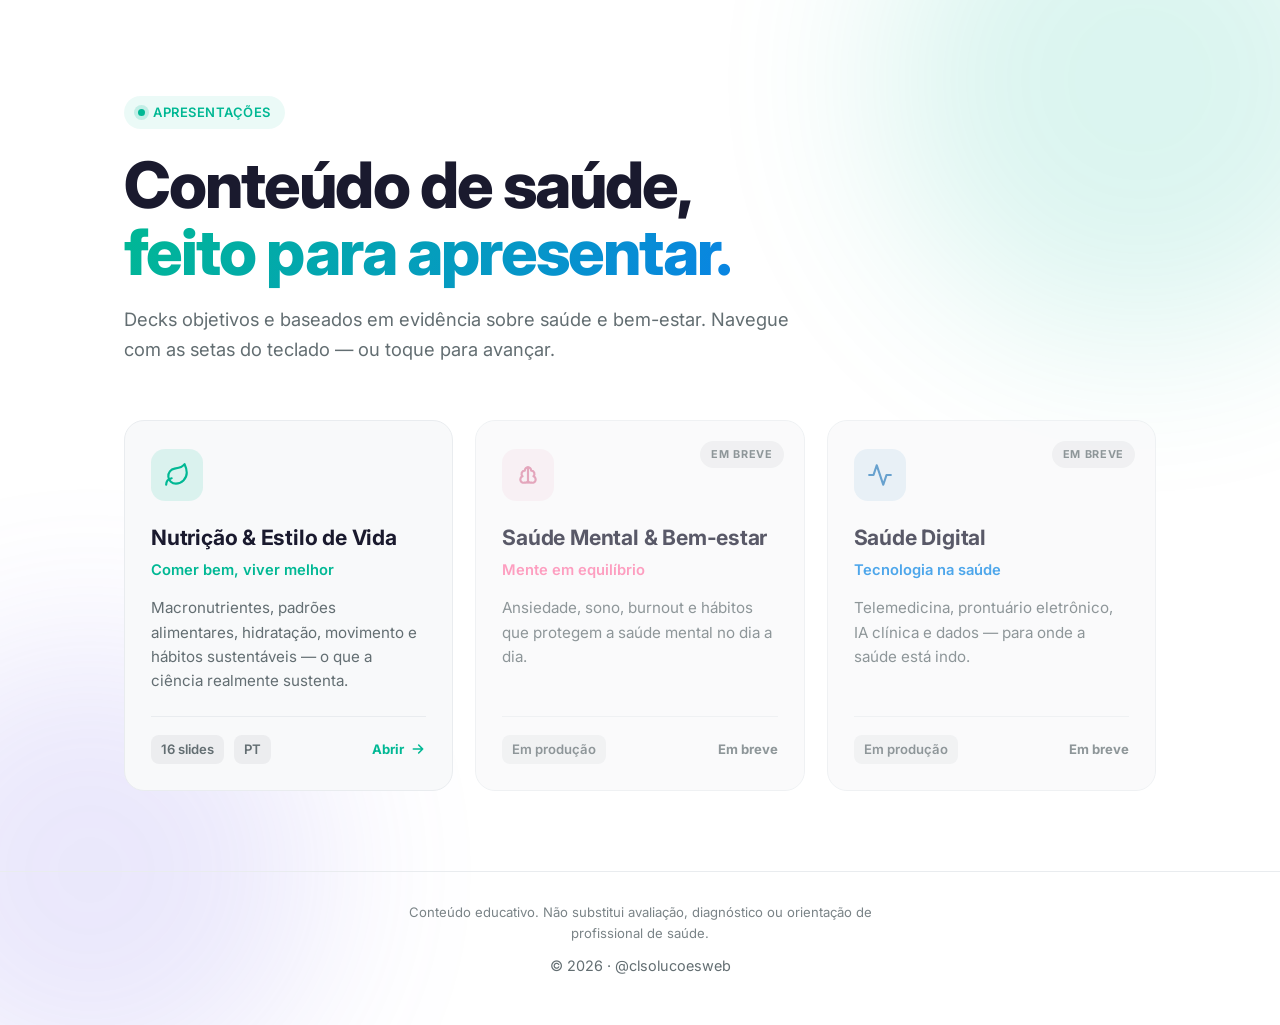
==== index.html @ 310deb5e "feat: site de apresentações de saúde (landing + deck Nutrição & Estilo de Vida) Site estático estilo" ====
<!DOCTYPE html>
<html lang="pt-BR">
<head>
  <meta charset="UTF-8" />
  <meta name="viewport" content="width=device-width, initial-scale=1.0" />
  <title>Apresentações · Saúde</title>
  <meta name="description" content="Apresentações sobre saúde, nutrição e estilo de vida." />
  <meta property="og:title" content="Apresentações · Saúde" />
  <meta property="og:description" content="Apresentações sobre saúde, nutrição e estilo de vida." />
  <meta property="og:type" content="website" />
  <link rel="icon" href="assets/img/favicon.svg" type="image/svg+xml" />
  <link rel="preconnect" href="https://fonts.googleapis.com" />
  <link rel="preconnect" href="https://fonts.gstatic.com" crossorigin />
  <link href="https://fonts.googleapis.com/css2?family=Inter:ital,opsz,wght@0,14..32,300..800;1,14..32,300..700&display=swap" rel="stylesheet" />
  <style>
    :root {
      --purple: #6c5ce7;
      --purple-light: #a29bfe;
      --blue: #0984e3;
      --yellow: #fdcb6e;
      --orange: #e17055;
      --teal: #00b894;
      --coral: #fd79a8;
      --red: #d63031;
      --bg: #ffffff;
      --text: #1a1a2e;
      --text-muted: #636e72;
      --card-bg: #f8f9fa;
      --card-border: #e9ecef;
      --shadow-sm: 0 1px 3px rgba(26, 26, 46, .06), 0 1px 2px rgba(26, 26, 46, .04);
      --shadow-lg: 0 24px 48px -12px rgba(26, 26, 46, .14), 0 8px 24px -8px rgba(26, 26, 46, .08);
    }

    * { margin: 0; padding: 0; box-sizing: border-box; }

    html { scroll-behavior: smooth; }

    body {
      font-family: 'Inter', -apple-system, system-ui, sans-serif;
      background: var(--bg);
      color: var(--text);
      line-height: 1.6;
      -webkit-font-smoothing: antialiased;
      text-rendering: optimizeLegibility;
      min-height: 100vh;
      position: relative;
      overflow-x: hidden;
    }

    /* Soft atmospheric blobs in the background */
    body::before,
    body::after {
      content: "";
      position: fixed;
      border-radius: 50%;
      filter: blur(90px);
      opacity: .14;
      z-index: 0;
      pointer-events: none;
    }
    body::before {
      width: 520px; height: 520px;
      background: var(--teal);
      top: -180px; right: -120px;
    }
    body::after {
      width: 460px; height: 460px;
      background: var(--purple);
      bottom: -200px; left: -140px;
    }

    .wrap {
      position: relative;
      z-index: 1;
      max-width: 1080px;
      margin: 0 auto;
      padding: 0 24px;
    }

    /* ---------- Header ---------- */
    header {
      padding: 96px 0 56px;
    }
    .eyebrow {
      display: inline-flex;
      align-items: center;
      gap: 8px;
      font-size: 13px;
      font-weight: 600;
      letter-spacing: .04em;
      text-transform: uppercase;
      color: var(--teal);
      background: rgba(0, 184, 148, .08);
      padding: 6px 14px;
      border-radius: 999px;
      margin-bottom: 22px;
    }
    .eyebrow .dot {
      width: 7px; height: 7px; border-radius: 50%;
      background: var(--teal);
      box-shadow: 0 0 0 4px rgba(0, 184, 148, .18);
    }
    h1 {
      font-size: clamp(2.4rem, 6vw, 4rem);
      font-weight: 800;
      letter-spacing: -.03em;
      line-height: 1.05;
      max-width: 16ch;
    }
    h1 .accent {
      background: linear-gradient(120deg, var(--teal), var(--blue));
      -webkit-background-clip: text;
      background-clip: text;
      -webkit-text-fill-color: transparent;
    }
    header p {
      margin-top: 20px;
      font-size: 1.15rem;
      color: var(--text-muted);
      max-width: 56ch;
    }

    /* ---------- Cards grid ---------- */
    .grid {
      display: grid;
      grid-template-columns: repeat(auto-fill, minmax(300px, 1fr));
      gap: 22px;
      padding-bottom: 80px;
    }

    .card {
      --card-accent: var(--purple);
      position: relative;
      display: flex;
      flex-direction: column;
      background: var(--card-bg);
      border: 1px solid var(--card-border);
      border-radius: 20px;
      padding: 28px 26px 26px;
      text-decoration: none;
      color: inherit;
      overflow: hidden;
      transition: transform .35s cubic-bezier(.2, .8, .2, 1), box-shadow .35s, border-color .35s;
      animation: rise .7s cubic-bezier(.2, .8, .2, 1) backwards;
    }
    .card:nth-child(1) { animation-delay: .05s; }
    .card:nth-child(2) { animation-delay: .14s; }
    .card:nth-child(3) { animation-delay: .23s; }

    @keyframes rise {
      from { opacity: 0; transform: translateY(22px); }
      to   { opacity: 1; transform: translateY(0); }
    }

    .card::before {
      content: "";
      position: absolute;
      inset: 0 0 auto 0;
      height: 4px;
      background: var(--card-accent);
      transform: scaleX(0);
      transform-origin: left;
      transition: transform .4s cubic-bezier(.2, .8, .2, 1);
    }

    .card.live:hover {
      transform: translateY(-6px);
      box-shadow: var(--shadow-lg);
      border-color: color-mix(in srgb, var(--card-accent) 40%, var(--card-border));
    }
    .card.live:hover::before { transform: scaleX(1); }

    .card-icon {
      width: 52px; height: 52px;
      border-radius: 14px;
      display: grid;
      place-items: center;
      margin-bottom: 20px;
      background: color-mix(in srgb, var(--card-accent) 12%, transparent);
      color: var(--card-accent);
    }
    .card-icon svg { width: 26px; height: 26px; }

    .card h2 {
      font-size: 1.32rem;
      font-weight: 700;
      letter-spacing: -.01em;
      margin-bottom: 4px;
    }
    .card .subtitle {
      font-size: .92rem;
      font-weight: 600;
      color: var(--card-accent);
      margin-bottom: 14px;
    }
    .card .desc {
      font-size: .95rem;
      color: var(--text-muted);
      flex: 1;
    }

    .card-meta {
      display: flex;
      align-items: center;
      gap: 10px;
      margin-top: 22px;
      padding-top: 18px;
      border-top: 1px solid var(--card-border);
      font-size: .82rem;
      color: var(--text-muted);
    }
    .chip {
      background: rgba(26, 26, 46, .05);
      padding: 4px 10px;
      border-radius: 8px;
      font-weight: 600;
    }
    .card-meta .go {
      margin-left: auto;
      display: inline-flex;
      align-items: center;
      gap: 6px;
      font-weight: 700;
      color: var(--card-accent);
    }
    .card-meta .go svg { width: 16px; height: 16px; transition: transform .3s; }
    .card.live:hover .card-meta .go svg { transform: translateX(4px); }

    /* Disabled / coming soon */
    .card.soon {
      cursor: default;
      opacity: .72;
    }
    .card.soon .card-icon { filter: grayscale(.35); }
    .badge-soon {
      position: absolute;
      top: 20px; right: 20px;
      font-size: .68rem;
      font-weight: 700;
      letter-spacing: .06em;
      text-transform: uppercase;
      color: var(--text-muted);
      background: rgba(26, 26, 46, .06);
      padding: 5px 11px;
      border-radius: 999px;
    }

    /* ---------- Footer ---------- */
    footer {
      position: relative;
      z-index: 1;
      border-top: 1px solid var(--card-border);
      padding: 30px 0 48px;
      text-align: center;
      color: var(--text-muted);
      font-size: .9rem;
    }
    footer .disc {
      max-width: 60ch;
      margin: 0 auto 10px;
      font-size: .82rem;
      opacity: .85;
    }

    @media (max-width: 560px) {
      header { padding: 64px 0 40px; }
      .grid { grid-template-columns: 1fr; }
    }
  </style>
</head>
<body>
  <div class="wrap">
    <header>
      <span class="eyebrow"><span class="dot"></span>Apresentações</span>
      <h1>Conteúdo de saúde,<br /><span class="accent">feito para apresentar.</span></h1>
      <p>Decks objetivos e baseados em evidência sobre saúde e bem-estar. Navegue com as setas do teclado — ou toque para avançar.</p>
    </header>

    <main class="grid">
      <!-- LIVE -->
      <a class="card live" style="--card-accent: var(--teal);" href="decks/nutricao-estilo-de-vida.html">
        <div class="card-icon">
          <!-- leaf -->
          <svg viewBox="0 0 24 24" fill="none" stroke="currentColor" stroke-width="2" stroke-linecap="round" stroke-linejoin="round">
            <path d="M11 20A7 7 0 0 1 9.8 6.1C15.5 5 17 4.48 19 2c1 2 2 4.18 2 8 0 5.5-4.78 10-10 10Z" />
            <path d="M2 21c0-3 1.85-5.36 5.08-6" />
          </svg>
        </div>
        <h2>Nutrição &amp; Estilo de Vida</h2>
        <div class="subtitle">Comer bem, viver melhor</div>
        <p class="desc">Macronutrientes, padrões alimentares, hidratação, movimento e hábitos sustentáveis — o que a ciência realmente sustenta.</p>
        <div class="card-meta">
          <span class="chip">16 slides</span>
          <span class="chip">PT</span>
          <span class="go">Abrir
            <svg viewBox="0 0 24 24" fill="none" stroke="currentColor" stroke-width="2.4" stroke-linecap="round" stroke-linejoin="round"><path d="M5 12h14M13 6l6 6-6 6" /></svg>
          </span>
        </div>
      </a>

      <!-- SOON -->
      <div class="card soon" style="--card-accent: var(--coral);" aria-disabled="true">
        <span class="badge-soon">Em breve</span>
        <div class="card-icon">
          <!-- brain/heart -->
          <svg viewBox="0 0 24 24" fill="none" stroke="currentColor" stroke-width="2" stroke-linecap="round" stroke-linejoin="round">
            <path d="M12 5a3 3 0 0 0-3 3 3 3 0 0 0-2 5.2A3 3 0 0 0 9 19a3 3 0 0 0 3-1 3 3 0 0 0 3 1 3 3 0 0 0 2-5.8A3 3 0 0 0 15 8a3 3 0 0 0-3-3Z" />
            <path d="M12 5v14" />
          </svg>
        </div>
        <h2>Saúde Mental &amp; Bem-estar</h2>
        <div class="subtitle">Mente em equilíbrio</div>
        <p class="desc">Ansiedade, sono, burnout e hábitos que protegem a saúde mental no dia a dia.</p>
        <div class="card-meta">
          <span class="chip">Em produção</span>
          <span class="go" style="color: var(--text-muted);">Em breve</span>
        </div>
      </div>

      <!-- SOON -->
      <div class="card soon" style="--card-accent: var(--blue);" aria-disabled="true">
        <span class="badge-soon">Em breve</span>
        <div class="card-icon">
          <!-- pulse/monitor -->
          <svg viewBox="0 0 24 24" fill="none" stroke="currentColor" stroke-width="2" stroke-linecap="round" stroke-linejoin="round">
            <path d="M22 12h-4l-3 9L9 3l-3 9H2" />
          </svg>
        </div>
        <h2>Saúde Digital</h2>
        <div class="subtitle">Tecnologia na saúde</div>
        <p class="desc">Telemedicina, prontuário eletrônico, IA clínica e dados — para onde a saúde está indo.</p>
        <div class="card-meta">
          <span class="chip">Em produção</span>
          <span class="go" style="color: var(--text-muted);">Em breve</span>
        </div>
      </div>
    </main>
  </div>

  <footer>
    <div class="wrap">
      <p class="disc">Conteúdo educativo. Não substitui avaliação, diagnóstico ou orientação de profissional de saúde.</p>
      <p>© 2026 · @clsolucoesweb</p>
    </div>
  </footer>
</body>
</html>
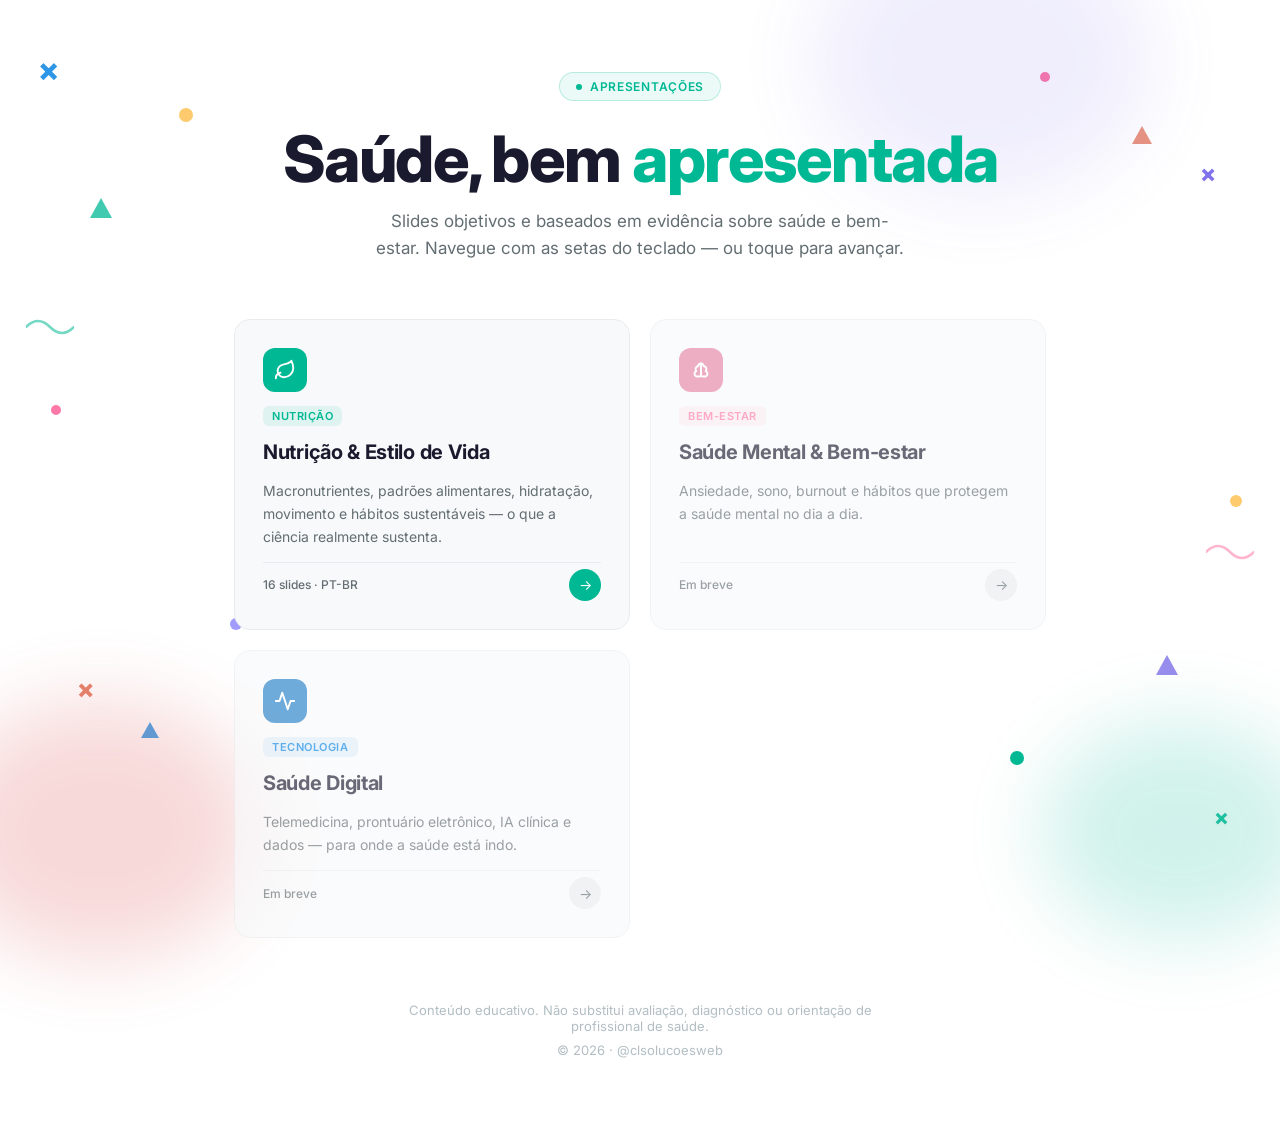
==== commit b908a89e: "fix: alinhar visual à referência (decorações, anatomia dos cards) + hardening do deck - Landing rees" ====
--- a/index.html
+++ b/index.html
@@ -1,347 +1,256 @@
-<!DOCTYPE html>
+<!doctype html>
 <html lang="pt-BR">
-<head>
-  <meta charset="UTF-8" />
-  <meta name="viewport" content="width=device-width, initial-scale=1.0" />
-  <title>Apresentações · Saúde</title>
-  <meta name="description" content="Apresentações sobre saúde, nutrição e estilo de vida." />
-  <meta property="og:title" content="Apresentações · Saúde" />
-  <meta property="og:description" content="Apresentações sobre saúde, nutrição e estilo de vida." />
-  <meta property="og:type" content="website" />
-  <link rel="icon" href="assets/img/favicon.svg" type="image/svg+xml" />
-  <link rel="preconnect" href="https://fonts.googleapis.com" />
-  <link rel="preconnect" href="https://fonts.gstatic.com" crossorigin />
-  <link href="https://fonts.googleapis.com/css2?family=Inter:ital,opsz,wght@0,14..32,300..800;1,14..32,300..700&display=swap" rel="stylesheet" />
-  <style>
-    :root {
-      --purple: #6c5ce7;
-      --purple-light: #a29bfe;
-      --blue: #0984e3;
-      --yellow: #fdcb6e;
-      --orange: #e17055;
-      --teal: #00b894;
-      --coral: #fd79a8;
-      --red: #d63031;
-      --bg: #ffffff;
-      --text: #1a1a2e;
-      --text-muted: #636e72;
-      --card-bg: #f8f9fa;
-      --card-border: #e9ecef;
-      --shadow-sm: 0 1px 3px rgba(26, 26, 46, .06), 0 1px 2px rgba(26, 26, 46, .04);
-      --shadow-lg: 0 24px 48px -12px rgba(26, 26, 46, .14), 0 8px 24px -8px rgba(26, 26, 46, .08);
-    }
-
-    * { margin: 0; padding: 0; box-sizing: border-box; }
-
-    html { scroll-behavior: smooth; }
-
-    body {
-      font-family: 'Inter', -apple-system, system-ui, sans-serif;
-      background: var(--bg);
-      color: var(--text);
-      line-height: 1.6;
-      -webkit-font-smoothing: antialiased;
-      text-rendering: optimizeLegibility;
-      min-height: 100vh;
-      position: relative;
-      overflow-x: hidden;
-    }
-
-    /* Soft atmospheric blobs in the background */
-    body::before,
-    body::after {
-      content: "";
-      position: fixed;
-      border-radius: 50%;
-      filter: blur(90px);
-      opacity: .14;
-      z-index: 0;
-      pointer-events: none;
-    }
-    body::before {
-      width: 520px; height: 520px;
-      background: var(--teal);
-      top: -180px; right: -120px;
-    }
-    body::after {
-      width: 460px; height: 460px;
-      background: var(--purple);
-      bottom: -200px; left: -140px;
-    }
-
-    .wrap {
-      position: relative;
-      z-index: 1;
-      max-width: 1080px;
-      margin: 0 auto;
-      padding: 0 24px;
-    }
-
-    /* ---------- Header ---------- */
-    header {
-      padding: 96px 0 56px;
-    }
-    .eyebrow {
-      display: inline-flex;
-      align-items: center;
-      gap: 8px;
-      font-size: 13px;
-      font-weight: 600;
-      letter-spacing: .04em;
-      text-transform: uppercase;
-      color: var(--teal);
-      background: rgba(0, 184, 148, .08);
-      padding: 6px 14px;
-      border-radius: 999px;
-      margin-bottom: 22px;
-    }
-    .eyebrow .dot {
-      width: 7px; height: 7px; border-radius: 50%;
-      background: var(--teal);
-      box-shadow: 0 0 0 4px rgba(0, 184, 148, .18);
-    }
-    h1 {
-      font-size: clamp(2.4rem, 6vw, 4rem);
-      font-weight: 800;
-      letter-spacing: -.03em;
-      line-height: 1.05;
-      max-width: 16ch;
-    }
-    h1 .accent {
-      background: linear-gradient(120deg, var(--teal), var(--blue));
-      -webkit-background-clip: text;
-      background-clip: text;
-      -webkit-text-fill-color: transparent;
-    }
-    header p {
-      margin-top: 20px;
-      font-size: 1.15rem;
-      color: var(--text-muted);
-      max-width: 56ch;
-    }
-
-    /* ---------- Cards grid ---------- */
-    .grid {
-      display: grid;
-      grid-template-columns: repeat(auto-fill, minmax(300px, 1fr));
-      gap: 22px;
-      padding-bottom: 80px;
-    }
-
-    .card {
-      --card-accent: var(--purple);
-      position: relative;
-      display: flex;
-      flex-direction: column;
-      background: var(--card-bg);
-      border: 1px solid var(--card-border);
-      border-radius: 20px;
-      padding: 28px 26px 26px;
-      text-decoration: none;
-      color: inherit;
-      overflow: hidden;
-      transition: transform .35s cubic-bezier(.2, .8, .2, 1), box-shadow .35s, border-color .35s;
-      animation: rise .7s cubic-bezier(.2, .8, .2, 1) backwards;
-    }
-    .card:nth-child(1) { animation-delay: .05s; }
-    .card:nth-child(2) { animation-delay: .14s; }
-    .card:nth-child(3) { animation-delay: .23s; }
-
-    @keyframes rise {
-      from { opacity: 0; transform: translateY(22px); }
-      to   { opacity: 1; transform: translateY(0); }
-    }
-
-    .card::before {
-      content: "";
-      position: absolute;
-      inset: 0 0 auto 0;
-      height: 4px;
-      background: var(--card-accent);
-      transform: scaleX(0);
-      transform-origin: left;
-      transition: transform .4s cubic-bezier(.2, .8, .2, 1);
-    }
-
-    .card.live:hover {
-      transform: translateY(-6px);
-      box-shadow: var(--shadow-lg);
-      border-color: color-mix(in srgb, var(--card-accent) 40%, var(--card-border));
-    }
-    .card.live:hover::before { transform: scaleX(1); }
-
-    .card-icon {
-      width: 52px; height: 52px;
-      border-radius: 14px;
-      display: grid;
-      place-items: center;
-      margin-bottom: 20px;
-      background: color-mix(in srgb, var(--card-accent) 12%, transparent);
-      color: var(--card-accent);
-    }
-    .card-icon svg { width: 26px; height: 26px; }
-
-    .card h2 {
-      font-size: 1.32rem;
-      font-weight: 700;
-      letter-spacing: -.01em;
-      margin-bottom: 4px;
-    }
-    .card .subtitle {
-      font-size: .92rem;
-      font-weight: 600;
-      color: var(--card-accent);
-      margin-bottom: 14px;
-    }
-    .card .desc {
-      font-size: .95rem;
-      color: var(--text-muted);
-      flex: 1;
-    }
-
-    .card-meta {
-      display: flex;
-      align-items: center;
-      gap: 10px;
-      margin-top: 22px;
-      padding-top: 18px;
-      border-top: 1px solid var(--card-border);
-      font-size: .82rem;
-      color: var(--text-muted);
-    }
-    .chip {
-      background: rgba(26, 26, 46, .05);
-      padding: 4px 10px;
-      border-radius: 8px;
-      font-weight: 600;
-    }
-    .card-meta .go {
-      margin-left: auto;
-      display: inline-flex;
-      align-items: center;
-      gap: 6px;
-      font-weight: 700;
-      color: var(--card-accent);
-    }
-    .card-meta .go svg { width: 16px; height: 16px; transition: transform .3s; }
-    .card.live:hover .card-meta .go svg { transform: translateX(4px); }
-
-    /* Disabled / coming soon */
-    .card.soon {
-      cursor: default;
-      opacity: .72;
-    }
-    .card.soon .card-icon { filter: grayscale(.35); }
-    .badge-soon {
-      position: absolute;
-      top: 20px; right: 20px;
-      font-size: .68rem;
-      font-weight: 700;
-      letter-spacing: .06em;
-      text-transform: uppercase;
-      color: var(--text-muted);
-      background: rgba(26, 26, 46, .06);
-      padding: 5px 11px;
-      border-radius: 999px;
-    }
-
-    /* ---------- Footer ---------- */
-    footer {
-      position: relative;
-      z-index: 1;
-      border-top: 1px solid var(--card-border);
-      padding: 30px 0 48px;
-      text-align: center;
-      color: var(--text-muted);
-      font-size: .9rem;
-    }
-    footer .disc {
-      max-width: 60ch;
-      margin: 0 auto 10px;
-      font-size: .82rem;
-      opacity: .85;
-    }
-
-    @media (max-width: 560px) {
-      header { padding: 64px 0 40px; }
-      .grid { grid-template-columns: 1fr; }
-    }
-  </style>
-</head>
-<body>
-  <div class="wrap">
-    <header>
-      <span class="eyebrow"><span class="dot"></span>Apresentações</span>
-      <h1>Conteúdo de saúde,<br /><span class="accent">feito para apresentar.</span></h1>
-      <p>Decks objetivos e baseados em evidência sobre saúde e bem-estar. Navegue com as setas do teclado — ou toque para avançar.</p>
-    </header>
-
-    <main class="grid">
-      <!-- LIVE -->
-      <a class="card live" style="--card-accent: var(--teal);" href="decks/nutricao-estilo-de-vida.html">
-        <div class="card-icon">
-          <!-- leaf -->
-          <svg viewBox="0 0 24 24" fill="none" stroke="currentColor" stroke-width="2" stroke-linecap="round" stroke-linejoin="round">
-            <path d="M11 20A7 7 0 0 1 9.8 6.1C15.5 5 17 4.48 19 2c1 2 2 4.18 2 8 0 5.5-4.78 10-10 10Z" />
-            <path d="M2 21c0-3 1.85-5.36 5.08-6" />
-          </svg>
+  <head>
+    <meta charset="UTF-8" />
+    <meta name="viewport" content="width=device-width, initial-scale=1.0" />
+    <title>Apresentações · Saúde</title>
+    <meta name="description" content="Apresentações sobre saúde, nutrição e estilo de vida." />
+    <meta property="og:title" content="Apresentações · Saúde" />
+    <meta property="og:description" content="Slides sobre saúde, nutrição e estilo de vida — baseados em evidência." />
+    <meta property="og:type" content="website" />
+    <link rel="icon" href="assets/img/favicon.svg" type="image/svg+xml" />
+    <link rel="preconnect" href="https://fonts.googleapis.com" />
+    <link rel="preconnect" href="https://fonts.gstatic.com" crossorigin />
+    <link
+      href="https://fonts.googleapis.com/css2?family=Inter:wght@400;500;600;700;800&display=swap"
+      rel="stylesheet"
+    />
+    <style>
+      *, *::before, *::after { box-sizing: border-box; margin: 0; padding: 0; }
+
+      :root {
+        --purple: #6c5ce7;
+        --purple-light: #a29bfe;
+        --blue: #0984e3;
+        --yellow: #fdcb6e;
+        --orange: #e17055;
+        --teal: #00b894;
+        --coral: #fd79a8;
+        --red: #d63031;
+        --bg: #ffffff;
+        --text: #1a1a2e;
+        --text-muted: #636e72;
+        --card-bg: #f8f9fa;
+        --card-border: #e9ecef;
+      }
+
+      body {
+        font-family: 'Inter', -apple-system, system-ui, sans-serif;
+        background: var(--bg);
+        color: var(--text);
+        min-height: 100vh;
+        overflow-x: hidden;
+        -webkit-font-smoothing: antialiased;
+      }
+
+      /* ── Decorative shapes ──────────────────────────────────────── */
+      .deco { position: fixed; pointer-events: none; z-index: 0; }
+
+      .deco-x { font-size: 28px; font-weight: 800; line-height: 1; opacity: 0.85; }
+      .deco-x-1 { top: 6%;    left: 3%;   color: var(--blue);   font-size: 32px; }
+      .deco-x-2 { top: 18%;   right: 5%;  color: var(--purple); font-size: 24px; }
+      .deco-x-3 { bottom: 22%; left: 6%;  color: var(--orange); font-size: 26px; }
+      .deco-x-4 { bottom: 8%;  right: 4%; color: var(--teal);   font-size: 22px; }
+
+      .deco-dot { border-radius: 50%; }
+      .deco-dot-1 { top: 12%;   left: 14%;  width: 14px; height: 14px; background: var(--yellow); }
+      .deco-dot-2 { top: 8%;    right: 18%; width: 10px; height: 10px; background: var(--coral); }
+      .deco-dot-3 { bottom: 30%; left: 18%; width: 12px; height: 12px; background: var(--purple-light); }
+      .deco-dot-4 { bottom: 15%; right: 20%; width: 14px; height: 14px; background: var(--teal); }
+      .deco-dot-5 { top: 45%;    left: 4%;   width: 10px; height: 10px; background: var(--coral); }
+      .deco-dot-6 { top: 55%;    right: 3%;  width: 12px; height: 12px; background: var(--yellow); }
+
+      .deco-tri { width: 0; height: 0; }
+      .deco-tri-1 { top: 22%; left: 7%;    border-left: 11px solid transparent; border-right: 11px solid transparent; border-bottom: 20px solid var(--teal);   opacity: 0.75; }
+      .deco-tri-2 { top: 14%; right: 10%;  border-left: 10px solid transparent; border-right: 10px solid transparent; border-bottom: 18px solid var(--orange); opacity: 0.75; }
+      .deco-tri-3 { bottom: 18%; left: 11%; border-left: 9px solid transparent;  border-right: 9px solid transparent;  border-bottom: 16px solid var(--blue);   opacity: 0.7; }
+      .deco-tri-4 { bottom: 25%; right: 8%; border-left: 11px solid transparent; border-right: 11px solid transparent; border-bottom: 20px solid var(--purple); opacity: 0.7; }
+
+      .deco-blob { border-radius: 50%; filter: blur(40px); opacity: 0.18; }
+      .deco-blob-1 { bottom: -60px; left: -60px;  width: 320px; height: 260px; background: var(--red); }
+      .deco-blob-2 { bottom: -40px; right: -40px; width: 280px; height: 220px; background: var(--teal); }
+      .deco-blob-3 { top: -80px;    right: 10%;   width: 340px; height: 280px; background: var(--purple); opacity: 0.1; }
+
+      .deco-wave { opacity: 0.55; }
+      .deco-wave-1 { top: 35%; left: 2%; }
+      .deco-wave-2 { top: 60%; right: 2%; }
+
+      /* ── Layout ─────────────────────────────────────────────────── */
+      .page { position: relative; z-index: 1; max-width: 860px; margin: 0 auto; padding: 72px 24px 80px; }
+
+      /* ── Header ─────────────────────────────────────────────────── */
+      .header { text-align: center; margin-bottom: 56px; }
+      .header-badge {
+        display: inline-flex; align-items: center; gap: 8px;
+        background: rgba(0, 184, 148, 0.08);
+        border: 1.5px solid rgba(0, 184, 148, 0.22);
+        border-radius: 100px; padding: 6px 16px;
+        font-size: 12px; font-weight: 600; letter-spacing: 0.06em; text-transform: uppercase;
+        color: var(--teal); margin-bottom: 24px;
+      }
+      .header-badge-dot { width: 6px; height: 6px; border-radius: 50%; background: var(--teal); }
+      .header h1 { font-size: clamp(36px, 6vw, 64px); font-weight: 800; line-height: 1.05; letter-spacing: -1.5px; color: var(--text); margin-bottom: 16px; }
+      .header h1 span { color: var(--teal); }
+      .header p { font-size: 17px; font-weight: 400; line-height: 1.6; color: var(--text-muted); max-width: 540px; margin: 0 auto; }
+
+      /* ── Grid ───────────────────────────────────────────────────── */
+      .grid { display: grid; grid-template-columns: repeat(auto-fill, minmax(340px, 1fr)); gap: 20px; }
+
+      /* ── Card ───────────────────────────────────────────────────── */
+      .card {
+        background: var(--card-bg); border: 1.5px solid var(--card-border); border-radius: 16px;
+        padding: 28px; text-decoration: none; color: inherit;
+        display: flex; flex-direction: column; gap: 14px;
+        transition: transform 0.2s, box-shadow 0.2s, border-color 0.2s;
+        position: relative; overflow: hidden;
+      }
+      .card::before {
+        content: ''; position: absolute; inset: 0;
+        background: var(--card-accent, var(--purple)); opacity: 0;
+        transition: opacity 0.2s; border-radius: inherit;
+      }
+      .card.live:hover { transform: translateY(-4px); box-shadow: 0 12px 40px rgba(0, 0, 0, 0.1); border-color: var(--card-accent, var(--purple)); }
+      .card.live:hover::before { opacity: 0.03; }
+
+      .card-icon {
+        width: 44px; height: 44px; border-radius: 12px;
+        background: var(--card-accent, var(--purple));
+        display: flex; align-items: center; justify-content: center;
+        color: #fff; flex-shrink: 0;
+      }
+      .card-icon svg { width: 22px; height: 22px; }
+
+      .card-tag {
+        display: inline-flex; align-items: center; gap: 5px;
+        font-size: 11px; font-weight: 600; letter-spacing: 0.05em; text-transform: uppercase;
+        color: var(--card-accent, var(--purple));
+        background: color-mix(in srgb, var(--card-accent, var(--purple)) 10%, transparent);
+        border-radius: 6px; padding: 3px 9px; width: fit-content;
+      }
+      .card h2 { font-size: 20px; font-weight: 700; letter-spacing: -0.3px; color: var(--text); line-height: 1.25; }
+      .card p { font-size: 14px; line-height: 1.65; color: var(--text-muted); flex: 1; }
+
+      .card-footer { display: flex; align-items: center; justify-content: space-between; padding-top: 6px; border-top: 1px solid var(--card-border); }
+      .card-meta { font-size: 12px; color: var(--text-muted); font-weight: 500; }
+      .card-arrow {
+        width: 32px; height: 32px; border-radius: 50%;
+        background: var(--card-accent, var(--purple));
+        display: flex; align-items: center; justify-content: center;
+        color: #fff; font-size: 14px; transition: transform 0.2s;
+      }
+      .card.live:hover .card-arrow { transform: translateX(3px); }
+
+      /* Coming soon */
+      .card.soon { opacity: 0.65; cursor: default; }
+      .card.soon .card-icon { filter: grayscale(0.25); }
+      .card.soon .card-arrow { background: var(--card-border); color: var(--text-muted); }
+
+      /* ── Footer ─────────────────────────────────────────────────── */
+      .footer { text-align: center; margin-top: 64px; font-size: 13px; color: #b2bec3; }
+      .footer .disc { max-width: 60ch; margin: 0 auto 8px; }
+    </style>
+  </head>
+  <body>
+
+    <!-- Decorative shapes -->
+    <div class="deco deco-x deco-x-1">×</div>
+    <div class="deco deco-x deco-x-2">×</div>
+    <div class="deco deco-x deco-x-3">×</div>
+    <div class="deco deco-x deco-x-4">×</div>
+
+    <div class="deco deco-dot deco-dot-1"></div>
+    <div class="deco deco-dot deco-dot-2"></div>
+    <div class="deco deco-dot deco-dot-3"></div>
+    <div class="deco deco-dot deco-dot-4"></div>
+    <div class="deco deco-dot deco-dot-5"></div>
+    <div class="deco deco-dot deco-dot-6"></div>
+
+    <div class="deco deco-tri deco-tri-1"></div>
+    <div class="deco deco-tri deco-tri-2"></div>
+    <div class="deco deco-tri deco-tri-3"></div>
+    <div class="deco deco-tri deco-tri-4"></div>
+
+    <div class="deco deco-blob deco-blob-1"></div>
+    <div class="deco deco-blob deco-blob-2"></div>
+    <div class="deco deco-blob deco-blob-3"></div>
+
+    <svg class="deco deco-wave deco-wave-1" width="48" height="24" viewBox="0 0 48 24" fill="none" xmlns="http://www.w3.org/2000/svg">
+      <path d="M0 12 C8 4, 16 4, 24 12 S40 20, 48 12" stroke="#00b894" stroke-width="2.5" fill="none" stroke-linecap="round"/>
+    </svg>
+    <svg class="deco deco-wave deco-wave-2" width="48" height="24" viewBox="0 0 48 24" fill="none" xmlns="http://www.w3.org/2000/svg">
+      <path d="M0 12 C8 4, 16 4, 24 12 S40 20, 48 12" stroke="#fd79a8" stroke-width="2.5" fill="none" stroke-linecap="round"/>
+    </svg>
+
+    <!-- Page content -->
+    <div class="page">
+      <header class="header">
+        <div class="header-badge">
+          <span class="header-badge-dot"></span>
+          Apresentações
         </div>
-        <h2>Nutrição &amp; Estilo de Vida</h2>
-        <div class="subtitle">Comer bem, viver melhor</div>
-        <p class="desc">Macronutrientes, padrões alimentares, hidratação, movimento e hábitos sustentáveis — o que a ciência realmente sustenta.</p>
-        <div class="card-meta">
-          <span class="chip">16 slides</span>
-          <span class="chip">PT</span>
-          <span class="go">Abrir
-            <svg viewBox="0 0 24 24" fill="none" stroke="currentColor" stroke-width="2.4" stroke-linecap="round" stroke-linejoin="round"><path d="M5 12h14M13 6l6 6-6 6" /></svg>
-          </span>
+        <h1>Saúde, bem <span>apresentada</span></h1>
+        <p>Slides objetivos e baseados em evidência sobre saúde e bem-estar. Navegue com as setas do teclado — ou toque para avançar.</p>
+      </header>
+
+      <div class="grid">
+
+        <!-- LIVE -->
+        <a href="decks/nutricao-estilo-de-vida.html" class="card live" style="--card-accent: #00b894">
+          <div class="card-icon">
+            <svg viewBox="0 0 24 24" fill="none" stroke="currentColor" stroke-width="2.1" stroke-linecap="round" stroke-linejoin="round">
+              <path d="M11 20A7 7 0 0 1 9.8 6.1C15.5 5 17 4.48 19 2c1 2 2 4.18 2 8 0 5.5-4.78 10-10 10Z"/>
+              <path d="M2 21c0-3 1.85-5.36 5.08-6"/>
+            </svg>
+          </div>
+          <div class="card-tag">Nutrição</div>
+          <h2>Nutrição &amp; Estilo de Vida</h2>
+          <p>Macronutrientes, padrões alimentares, hidratação, movimento e hábitos sustentáveis — o que a ciência realmente sustenta.</p>
+          <div class="card-footer">
+            <span class="card-meta">16 slides · PT-BR</span>
+            <span class="card-arrow">→</span>
+          </div>
+        </a>
+
+        <!-- SOON -->
+        <div class="card soon" style="--card-accent: #fd79a8" aria-disabled="true">
+          <div class="card-icon">
+            <svg viewBox="0 0 24 24" fill="none" stroke="currentColor" stroke-width="2.1" stroke-linecap="round" stroke-linejoin="round">
+              <path d="M12 5a3 3 0 0 0-3 3 3 3 0 0 0-2 5.2A3 3 0 0 0 9 19a3 3 0 0 0 3-1 3 3 0 0 0 3 1 3 3 0 0 0 2-5.8A3 3 0 0 0 15 8a3 3 0 0 0-3-3Z"/>
+              <path d="M12 5v14"/>
+            </svg>
+          </div>
+          <div class="card-tag">Bem-estar</div>
+          <h2>Saúde Mental &amp; Bem-estar</h2>
+          <p>Ansiedade, sono, burnout e hábitos que protegem a saúde mental no dia a dia.</p>
+          <div class="card-footer">
+            <span class="card-meta">Em breve</span>
+            <span class="card-arrow">→</span>
+          </div>
         </div>
-      </a>
-
-      <!-- SOON -->
-      <div class="card soon" style="--card-accent: var(--coral);" aria-disabled="true">
-        <span class="badge-soon">Em breve</span>
-        <div class="card-icon">
-          <!-- brain/heart -->
-          <svg viewBox="0 0 24 24" fill="none" stroke="currentColor" stroke-width="2" stroke-linecap="round" stroke-linejoin="round">
-            <path d="M12 5a3 3 0 0 0-3 3 3 3 0 0 0-2 5.2A3 3 0 0 0 9 19a3 3 0 0 0 3-1 3 3 0 0 0 3 1 3 3 0 0 0 2-5.8A3 3 0 0 0 15 8a3 3 0 0 0-3-3Z" />
-            <path d="M12 5v14" />
-          </svg>
+
+        <!-- SOON -->
+        <div class="card soon" style="--card-accent: #0984e3" aria-disabled="true">
+          <div class="card-icon">
+            <svg viewBox="0 0 24 24" fill="none" stroke="currentColor" stroke-width="2.1" stroke-linecap="round" stroke-linejoin="round">
+              <path d="M22 12h-4l-3 9L9 3l-3 9H2"/>
+            </svg>
+          </div>
+          <div class="card-tag">Tecnologia</div>
+          <h2>Saúde Digital</h2>
+          <p>Telemedicina, prontuário eletrônico, IA clínica e dados — para onde a saúde está indo.</p>
+          <div class="card-footer">
+            <span class="card-meta">Em breve</span>
+            <span class="card-arrow">→</span>
+          </div>
         </div>
-        <h2>Saúde Mental &amp; Bem-estar</h2>
-        <div class="subtitle">Mente em equilíbrio</div>
-        <p class="desc">Ansiedade, sono, burnout e hábitos que protegem a saúde mental no dia a dia.</p>
-        <div class="card-meta">
-          <span class="chip">Em produção</span>
-          <span class="go" style="color: var(--text-muted);">Em breve</span>
-        </div>
+
       </div>
 
-      <!-- SOON -->
-      <div class="card soon" style="--card-accent: var(--blue);" aria-disabled="true">
-        <span class="badge-soon">Em breve</span>
-        <div class="card-icon">
-          <!-- pulse/monitor -->
-          <svg viewBox="0 0 24 24" fill="none" stroke="currentColor" stroke-width="2" stroke-linecap="round" stroke-linejoin="round">
-            <path d="M22 12h-4l-3 9L9 3l-3 9H2" />
-          </svg>
-        </div>
-        <h2>Saúde Digital</h2>
-        <div class="subtitle">Tecnologia na saúde</div>
-        <p class="desc">Telemedicina, prontuário eletrônico, IA clínica e dados — para onde a saúde está indo.</p>
-        <div class="card-meta">
-          <span class="chip">Em produção</span>
-          <span class="go" style="color: var(--text-muted);">Em breve</span>
-        </div>
-      </div>
-    </main>
-  </div>
-
-  <footer>
-    <div class="wrap">
-      <p class="disc">Conteúdo educativo. Não substitui avaliação, diagnóstico ou orientação de profissional de saúde.</p>
-      <p>© 2026 · @clsolucoesweb</p>
+      <footer class="footer">
+        <p class="disc">Conteúdo educativo. Não substitui avaliação, diagnóstico ou orientação de profissional de saúde.</p>
+        &copy; 2026 · @clsolucoesweb
+      </footer>
     </div>
-  </footer>
-</body>
+
+  </body>
 </html>
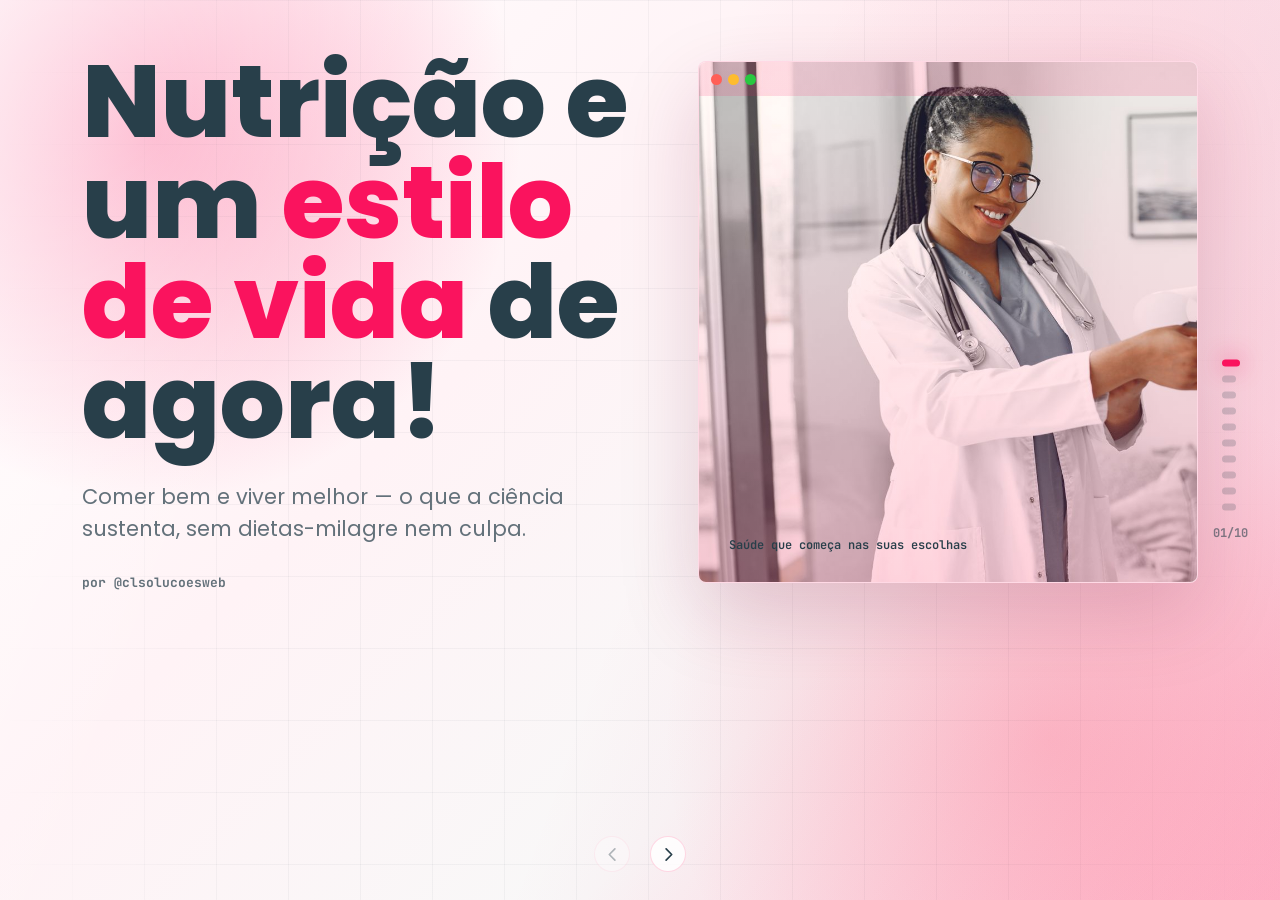
==== commit 82f85b10: "feat: refazer como cópia do projeto plano-a-apresentacao com conteúdo de nutrição Adota a engine, o " ====
--- a/index.html
+++ b/index.html
@@ -3,254 +3,42 @@
   <head>
     <meta charset="UTF-8" />
     <meta name="viewport" content="width=device-width, initial-scale=1.0" />
-    <title>Apresentações · Saúde</title>
-    <meta name="description" content="Apresentações sobre saúde, nutrição e estilo de vida." />
-    <meta property="og:title" content="Apresentações · Saúde" />
-    <meta property="og:description" content="Slides sobre saúde, nutrição e estilo de vida — baseados em evidência." />
-    <meta property="og:type" content="website" />
+    <meta
+      name="description"
+      content="Apresentação sobre nutrição e estilo de vida, baseada em evidência."
+    />
+    <title>Nutrição &amp; Estilo de Vida</title>
     <link rel="icon" href="assets/img/favicon.svg" type="image/svg+xml" />
     <link rel="preconnect" href="https://fonts.googleapis.com" />
     <link rel="preconnect" href="https://fonts.gstatic.com" crossorigin />
     <link
-      href="https://fonts.googleapis.com/css2?family=Inter:wght@400;500;600;700;800&display=swap"
+      href="https://fonts.googleapis.com/css2?family=Inter:opsz,wght@14..32,300..900&family=JetBrains+Mono:wght@400;500;600;700&family=Poppins:wght@500;600;700;800&display=swap"
       rel="stylesheet"
     />
-    <style>
-      *, *::before, *::after { box-sizing: border-box; margin: 0; padding: 0; }
-
-      :root {
-        --purple: #6c5ce7;
-        --purple-light: #a29bfe;
-        --blue: #0984e3;
-        --yellow: #fdcb6e;
-        --orange: #e17055;
-        --teal: #00b894;
-        --coral: #fd79a8;
-        --red: #d63031;
-        --bg: #ffffff;
-        --text: #1a1a2e;
-        --text-muted: #636e72;
-        --card-bg: #f8f9fa;
-        --card-border: #e9ecef;
-      }
-
-      body {
-        font-family: 'Inter', -apple-system, system-ui, sans-serif;
-        background: var(--bg);
-        color: var(--text);
-        min-height: 100vh;
-        overflow-x: hidden;
-        -webkit-font-smoothing: antialiased;
-      }
-
-      /* ── Decorative shapes ──────────────────────────────────────── */
-      .deco { position: fixed; pointer-events: none; z-index: 0; }
-
-      .deco-x { font-size: 28px; font-weight: 800; line-height: 1; opacity: 0.85; }
-      .deco-x-1 { top: 6%;    left: 3%;   color: var(--blue);   font-size: 32px; }
-      .deco-x-2 { top: 18%;   right: 5%;  color: var(--purple); font-size: 24px; }
-      .deco-x-3 { bottom: 22%; left: 6%;  color: var(--orange); font-size: 26px; }
-      .deco-x-4 { bottom: 8%;  right: 4%; color: var(--teal);   font-size: 22px; }
-
-      .deco-dot { border-radius: 50%; }
-      .deco-dot-1 { top: 12%;   left: 14%;  width: 14px; height: 14px; background: var(--yellow); }
-      .deco-dot-2 { top: 8%;    right: 18%; width: 10px; height: 10px; background: var(--coral); }
-      .deco-dot-3 { bottom: 30%; left: 18%; width: 12px; height: 12px; background: var(--purple-light); }
-      .deco-dot-4 { bottom: 15%; right: 20%; width: 14px; height: 14px; background: var(--teal); }
-      .deco-dot-5 { top: 45%;    left: 4%;   width: 10px; height: 10px; background: var(--coral); }
-      .deco-dot-6 { top: 55%;    right: 3%;  width: 12px; height: 12px; background: var(--yellow); }
-
-      .deco-tri { width: 0; height: 0; }
-      .deco-tri-1 { top: 22%; left: 7%;    border-left: 11px solid transparent; border-right: 11px solid transparent; border-bottom: 20px solid var(--teal);   opacity: 0.75; }
-      .deco-tri-2 { top: 14%; right: 10%;  border-left: 10px solid transparent; border-right: 10px solid transparent; border-bottom: 18px solid var(--orange); opacity: 0.75; }
-      .deco-tri-3 { bottom: 18%; left: 11%; border-left: 9px solid transparent;  border-right: 9px solid transparent;  border-bottom: 16px solid var(--blue);   opacity: 0.7; }
-      .deco-tri-4 { bottom: 25%; right: 8%; border-left: 11px solid transparent; border-right: 11px solid transparent; border-bottom: 20px solid var(--purple); opacity: 0.7; }
-
-      .deco-blob { border-radius: 50%; filter: blur(40px); opacity: 0.18; }
-      .deco-blob-1 { bottom: -60px; left: -60px;  width: 320px; height: 260px; background: var(--red); }
-      .deco-blob-2 { bottom: -40px; right: -40px; width: 280px; height: 220px; background: var(--teal); }
-      .deco-blob-3 { top: -80px;    right: 10%;   width: 340px; height: 280px; background: var(--purple); opacity: 0.1; }
-
-      .deco-wave { opacity: 0.55; }
-      .deco-wave-1 { top: 35%; left: 2%; }
-      .deco-wave-2 { top: 60%; right: 2%; }
-
-      /* ── Layout ─────────────────────────────────────────────────── */
-      .page { position: relative; z-index: 1; max-width: 860px; margin: 0 auto; padding: 72px 24px 80px; }
-
-      /* ── Header ─────────────────────────────────────────────────── */
-      .header { text-align: center; margin-bottom: 56px; }
-      .header-badge {
-        display: inline-flex; align-items: center; gap: 8px;
-        background: rgba(0, 184, 148, 0.08);
-        border: 1.5px solid rgba(0, 184, 148, 0.22);
-        border-radius: 100px; padding: 6px 16px;
-        font-size: 12px; font-weight: 600; letter-spacing: 0.06em; text-transform: uppercase;
-        color: var(--teal); margin-bottom: 24px;
-      }
-      .header-badge-dot { width: 6px; height: 6px; border-radius: 50%; background: var(--teal); }
-      .header h1 { font-size: clamp(36px, 6vw, 64px); font-weight: 800; line-height: 1.05; letter-spacing: -1.5px; color: var(--text); margin-bottom: 16px; }
-      .header h1 span { color: var(--teal); }
-      .header p { font-size: 17px; font-weight: 400; line-height: 1.6; color: var(--text-muted); max-width: 540px; margin: 0 auto; }
-
-      /* ── Grid ───────────────────────────────────────────────────── */
-      .grid { display: grid; grid-template-columns: repeat(auto-fill, minmax(340px, 1fr)); gap: 20px; }
-
-      /* ── Card ───────────────────────────────────────────────────── */
-      .card {
-        background: var(--card-bg); border: 1.5px solid var(--card-border); border-radius: 16px;
-        padding: 28px; text-decoration: none; color: inherit;
-        display: flex; flex-direction: column; gap: 14px;
-        transition: transform 0.2s, box-shadow 0.2s, border-color 0.2s;
-        position: relative; overflow: hidden;
-      }
-      .card::before {
-        content: ''; position: absolute; inset: 0;
-        background: var(--card-accent, var(--purple)); opacity: 0;
-        transition: opacity 0.2s; border-radius: inherit;
-      }
-      .card.live:hover { transform: translateY(-4px); box-shadow: 0 12px 40px rgba(0, 0, 0, 0.1); border-color: var(--card-accent, var(--purple)); }
-      .card.live:hover::before { opacity: 0.03; }
-
-      .card-icon {
-        width: 44px; height: 44px; border-radius: 12px;
-        background: var(--card-accent, var(--purple));
-        display: flex; align-items: center; justify-content: center;
-        color: #fff; flex-shrink: 0;
-      }
-      .card-icon svg { width: 22px; height: 22px; }
-
-      .card-tag {
-        display: inline-flex; align-items: center; gap: 5px;
-        font-size: 11px; font-weight: 600; letter-spacing: 0.05em; text-transform: uppercase;
-        color: var(--card-accent, var(--purple));
-        background: color-mix(in srgb, var(--card-accent, var(--purple)) 10%, transparent);
-        border-radius: 6px; padding: 3px 9px; width: fit-content;
-      }
-      .card h2 { font-size: 20px; font-weight: 700; letter-spacing: -0.3px; color: var(--text); line-height: 1.25; }
-      .card p { font-size: 14px; line-height: 1.65; color: var(--text-muted); flex: 1; }
-
-      .card-footer { display: flex; align-items: center; justify-content: space-between; padding-top: 6px; border-top: 1px solid var(--card-border); }
-      .card-meta { font-size: 12px; color: var(--text-muted); font-weight: 500; }
-      .card-arrow {
-        width: 32px; height: 32px; border-radius: 50%;
-        background: var(--card-accent, var(--purple));
-        display: flex; align-items: center; justify-content: center;
-        color: #fff; font-size: 14px; transition: transform 0.2s;
-      }
-      .card.live:hover .card-arrow { transform: translateX(3px); }
-
-      /* Coming soon */
-      .card.soon { opacity: 0.65; cursor: default; }
-      .card.soon .card-icon { filter: grayscale(0.25); }
-      .card.soon .card-arrow { background: var(--card-border); color: var(--text-muted); }
-
-      /* ── Footer ─────────────────────────────────────────────────── */
-      .footer { text-align: center; margin-top: 64px; font-size: 13px; color: #b2bec3; }
-      .footer .disc { max-width: 60ch; margin: 0 auto 8px; }
-    </style>
+    <link rel="stylesheet" href="styles.css" />
   </head>
   <body>
+    <main id="deck" class="deck" aria-live="polite"></main>
 
-    <!-- Decorative shapes -->
-    <div class="deco deco-x deco-x-1">×</div>
-    <div class="deco deco-x deco-x-2">×</div>
-    <div class="deco deco-x deco-x-3">×</div>
-    <div class="deco deco-x deco-x-4">×</div>
+    <button class="nav-button nav-button--prev" type="button" aria-label="Slide anterior" data-prev>
+      <svg viewBox="0 0 24 24" aria-hidden="true">
+        <path d="M15 5 8 12l7 7" />
+      </svg>
+    </button>
+    <button class="nav-button nav-button--next" type="button" aria-label="Próximo slide" data-next>
+      <svg viewBox="0 0 24 24" aria-hidden="true">
+        <path d="m9 5 7 7-7 7" />
+      </svg>
+    </button>
 
-    <div class="deco deco-dot deco-dot-1"></div>
-    <div class="deco deco-dot deco-dot-2"></div>
-    <div class="deco deco-dot deco-dot-3"></div>
-    <div class="deco deco-dot deco-dot-4"></div>
-    <div class="deco deco-dot deco-dot-5"></div>
-    <div class="deco deco-dot deco-dot-6"></div>
+    <footer class="deck-footer">
+      <div class="progress" aria-hidden="true">
+        <span data-progress></span>
+      </div>
+      <div class="slide-count"><span data-current>01</span>/<span data-total>01</span></div>
+      <div class="thumbs" data-thumbs></div>
+    </footer>
 
-    <div class="deco deco-tri deco-tri-1"></div>
-    <div class="deco deco-tri deco-tri-2"></div>
-    <div class="deco deco-tri deco-tri-3"></div>
-    <div class="deco deco-tri deco-tri-4"></div>
-
-    <div class="deco deco-blob deco-blob-1"></div>
-    <div class="deco deco-blob deco-blob-2"></div>
-    <div class="deco deco-blob deco-blob-3"></div>
-
-    <svg class="deco deco-wave deco-wave-1" width="48" height="24" viewBox="0 0 48 24" fill="none" xmlns="http://www.w3.org/2000/svg">
-      <path d="M0 12 C8 4, 16 4, 24 12 S40 20, 48 12" stroke="#00b894" stroke-width="2.5" fill="none" stroke-linecap="round"/>
-    </svg>
-    <svg class="deco deco-wave deco-wave-2" width="48" height="24" viewBox="0 0 48 24" fill="none" xmlns="http://www.w3.org/2000/svg">
-      <path d="M0 12 C8 4, 16 4, 24 12 S40 20, 48 12" stroke="#fd79a8" stroke-width="2.5" fill="none" stroke-linecap="round"/>
-    </svg>
-
-    <!-- Page content -->
-    <div class="page">
-      <header class="header">
-        <div class="header-badge">
-          <span class="header-badge-dot"></span>
-          Apresentações
-        </div>
-        <h1>Saúde, bem <span>apresentada</span></h1>
-        <p>Slides objetivos e baseados em evidência sobre saúde e bem-estar. Navegue com as setas do teclado — ou toque para avançar.</p>
-      </header>
-
-      <div class="grid">
-
-        <!-- LIVE -->
-        <a href="decks/nutricao-estilo-de-vida.html" class="card live" style="--card-accent: #00b894">
-          <div class="card-icon">
-            <svg viewBox="0 0 24 24" fill="none" stroke="currentColor" stroke-width="2.1" stroke-linecap="round" stroke-linejoin="round">
-              <path d="M11 20A7 7 0 0 1 9.8 6.1C15.5 5 17 4.48 19 2c1 2 2 4.18 2 8 0 5.5-4.78 10-10 10Z"/>
-              <path d="M2 21c0-3 1.85-5.36 5.08-6"/>
-            </svg>
-          </div>
-          <div class="card-tag">Nutrição</div>
-          <h2>Nutrição &amp; Estilo de Vida</h2>
-          <p>Macronutrientes, padrões alimentares, hidratação, movimento e hábitos sustentáveis — o que a ciência realmente sustenta.</p>
-          <div class="card-footer">
-            <span class="card-meta">16 slides · PT-BR</span>
-            <span class="card-arrow">→</span>
-          </div>
-        </a>
-
-        <!-- SOON -->
-        <div class="card soon" style="--card-accent: #fd79a8" aria-disabled="true">
-          <div class="card-icon">
-            <svg viewBox="0 0 24 24" fill="none" stroke="currentColor" stroke-width="2.1" stroke-linecap="round" stroke-linejoin="round">
-              <path d="M12 5a3 3 0 0 0-3 3 3 3 0 0 0-2 5.2A3 3 0 0 0 9 19a3 3 0 0 0 3-1 3 3 0 0 0 3 1 3 3 0 0 0 2-5.8A3 3 0 0 0 15 8a3 3 0 0 0-3-3Z"/>
-              <path d="M12 5v14"/>
-            </svg>
-          </div>
-          <div class="card-tag">Bem-estar</div>
-          <h2>Saúde Mental &amp; Bem-estar</h2>
-          <p>Ansiedade, sono, burnout e hábitos que protegem a saúde mental no dia a dia.</p>
-          <div class="card-footer">
-            <span class="card-meta">Em breve</span>
-            <span class="card-arrow">→</span>
-          </div>
-        </div>
-
-        <!-- SOON -->
-        <div class="card soon" style="--card-accent: #0984e3" aria-disabled="true">
-          <div class="card-icon">
-            <svg viewBox="0 0 24 24" fill="none" stroke="currentColor" stroke-width="2.1" stroke-linecap="round" stroke-linejoin="round">
-              <path d="M22 12h-4l-3 9L9 3l-3 9H2"/>
-            </svg>
-          </div>
-          <div class="card-tag">Tecnologia</div>
-          <h2>Saúde Digital</h2>
-          <p>Telemedicina, prontuário eletrônico, IA clínica e dados — para onde a saúde está indo.</p>
-          <div class="card-footer">
-            <span class="card-meta">Em breve</span>
-            <span class="card-arrow">→</span>
-          </div>
-        </div>
-
-      </div>
-
-      <footer class="footer">
-        <p class="disc">Conteúdo educativo. Não substitui avaliação, diagnóstico ou orientação de profissional de saúde.</p>
-        &copy; 2026 · @clsolucoesweb
-      </footer>
-    </div>
-
+    <script src="app.js" type="module"></script>
   </body>
 </html>
--- a/styles.css
+++ b/styles.css
@@ -0,0 +1,1310 @@
+:root {
+  --gocare-pink: #FA135E;
+  --gocare-hot-pink: #FF0354;
+  --gocare-line-pink: #ED2855;
+  --gocare-coral: #FC4861;
+  --gocare-light-pink: #FFB3C1;
+  --gocare-white: #FFFFFF;
+  --gocare-offwhite: #F5F5F5;
+  --gocare-dark: #283F4A;
+  --gocare-table-dark: #3F3A4A;
+  --gocare-charcoal: #2E383F;
+  --planoa-blue: #0F4C81;
+  --silver-gradient: linear-gradient(135deg, #C9C9C9, #666666);
+  --gold-gradient: linear-gradient(135deg, #FFD95A, #FF8B45);
+  --black-gradient: linear-gradient(135deg, #090909, #4A4A4A);
+  --green-gradient: linear-gradient(135deg, #00A8B5, #6FDB61);
+  --orange-gradient: linear-gradient(135deg, #F04A0C, #FFA14C);
+  --sp2-gradient: linear-gradient(135deg, #3B16B8, #2ABBC8);
+  --steel: #1a4690;
+  --spectrum: #0a5afa;
+  --oxford: #002f63;
+  --ink: #06152e;
+  --text: #283F4A;
+  --muted: #63717A;
+  --panel: rgba(255, 255, 255, 0.86);
+  --panel-2: rgba(255, 255, 255, 0.72);
+  --line: rgba(250, 19, 94, 0.16);
+  --line-strong: rgba(250, 19, 94, 0.26);
+  --shadow: 0 30px 80px rgba(114, 19, 55, 0.18);
+  --radius: 8px;
+  font-family: "Poppins", system-ui, -apple-system, BlinkMacSystemFont, "Segoe UI", sans-serif;
+}
+
+* {
+  box-sizing: border-box;
+}
+
+html,
+body {
+  width: 100%;
+  min-height: 100%;
+  margin: 0;
+  overflow: hidden;
+  background: var(--gocare-offwhite);
+  color: var(--text);
+}
+
+body {
+  min-height: 100vh;
+  -webkit-font-smoothing: antialiased;
+}
+
+button {
+  font: inherit;
+}
+
+img,
+svg {
+  display: block;
+}
+
+.deck {
+  position: relative;
+  width: 100vw;
+  height: 100vh;
+  isolation: isolate;
+  overflow: hidden;
+  background:
+    radial-gradient(circle at 12% 15%, rgba(250, 19, 94, 0.34), transparent 27%),
+    radial-gradient(circle at 82% 20%, rgba(255, 179, 193, 0.32), transparent 28%),
+    radial-gradient(circle at 82% 82%, rgba(252, 72, 97, 0.22), transparent 30%),
+    linear-gradient(135deg, #ffffff 0%, #fff3f6 38%, #f8f8f8 68%, #ffd8e1 100%);
+}
+
+.deck::before {
+  content: "";
+  position: absolute;
+  inset: 0;
+  z-index: 0;
+  background-image:
+    linear-gradient(rgba(40, 63, 74, 0.045) 1px, transparent 1px),
+    linear-gradient(90deg, rgba(40, 63, 74, 0.045) 1px, transparent 1px);
+  background-size: 72px 72px;
+  mask-image: linear-gradient(90deg, transparent 0%, #000 18%, #000 80%, transparent 100%);
+}
+
+.deck::after {
+  content: "";
+  position: absolute;
+  inset: 0;
+  z-index: 0;
+  background:
+    linear-gradient(112deg, rgba(255, 255, 255, 0.48), transparent 26%),
+    linear-gradient(290deg, rgba(250, 19, 94, 0.18), transparent 48%);
+  pointer-events: none;
+}
+
+.slide {
+  position: absolute;
+  inset: 0;
+  z-index: 1;
+  display: grid;
+  grid-template-rows: auto 1fr;
+  gap: clamp(18px, 2.2vw, 34px);
+  padding: clamp(28px, 4vw, 58px) clamp(48px, 6.4vw, 112px) 112px;
+  opacity: 0;
+  transform: translateX(32px) scale(0.985);
+  pointer-events: none;
+  transition: opacity 420ms ease, transform 420ms ease;
+}
+
+.slide.is-active {
+  opacity: 1;
+  transform: translateX(0) scale(1);
+  pointer-events: auto;
+}
+
+.brand-row {
+  display: flex;
+  align-items: center;
+  justify-content: space-between;
+  gap: 24px;
+  min-height: 70px;
+}
+
+.brand-logo--gocare {
+  width: clamp(148px, 14vw, 230px);
+  height: auto;
+  filter: drop-shadow(0 14px 34px rgba(0, 0, 0, 0.2));
+}
+
+.brand-right {
+  display: flex;
+  align-items: center;
+  gap: 16px;
+  color: rgba(40, 63, 74, 0.68);
+  font-family: "JetBrains Mono", ui-monospace, monospace;
+  font-size: 12px;
+  font-weight: 600;
+}
+
+.brand-logo--planoa {
+  width: clamp(112px, 10vw, 156px);
+  height: auto;
+  padding: 8px 10px;
+  border-radius: var(--radius);
+  background: rgba(255, 255, 255, 0.92);
+}
+
+.content-grid,
+.split-full,
+.region-layout,
+.network-slide,
+.prices-slide,
+.center-stack,
+.full-bleed {
+  min-height: 0;
+}
+
+.content-grid {
+  display: grid;
+  grid-template-columns: minmax(0, 1.05fr) minmax(360px, 0.95fr);
+  align-items: center;
+  gap: clamp(28px, 5vw, 78px);
+}
+
+.content-grid--about,
+.content-grid--telemed {
+  grid-template-columns: minmax(360px, 0.92fr) minmax(0, 1.08fr);
+}
+
+.copy-block {
+  max-width: 840px;
+}
+
+h1,
+h2,
+h3,
+p {
+  margin-top: 0;
+}
+
+h1,
+h2 {
+  margin-bottom: 0;
+  color: var(--gocare-dark);
+  letter-spacing: 0;
+  line-height: 0.98;
+}
+
+h1 {
+  font-size: clamp(54px, 8vw, 132px);
+  font-weight: 800;
+}
+
+h2 {
+  font-size: clamp(42px, 5.4vw, 88px);
+  font-weight: 750;
+}
+
+h3 {
+  color: var(--gocare-white);
+  font-size: clamp(24px, 2.5vw, 38px);
+  line-height: 1.12;
+}
+
+p {
+  max-width: 780px;
+  margin-bottom: 0;
+  color: rgba(40, 63, 74, 0.76);
+  font-size: clamp(18px, 1.7vw, 27px);
+  line-height: 1.42;
+  font-weight: 400;
+}
+
+.copy-block p,
+.telemed-card > p {
+  margin-top: 28px;
+}
+
+.content-grid--cover h1,
+.content-grid--cover h2 {
+  max-width: 760px;
+}
+
+.logo-pair {
+  display: flex;
+  flex-wrap: wrap;
+  align-items: center;
+  gap: 20px;
+  margin-top: 42px;
+}
+
+.logo-pair img {
+  width: auto;
+  max-width: clamp(138px, 14vw, 220px);
+  max-height: 64px;
+}
+
+.ans-line {
+  margin-top: 30px;
+  color: var(--muted);
+  font-family: "JetBrains Mono", ui-monospace, monospace;
+  font-size: 13px;
+  font-weight: 700;
+}
+
+.image-panel,
+.white-card,
+.institutional-card,
+.audience-grid article,
+.benefit-card,
+.product-card,
+.price-table-wrap,
+.network-logo {
+  border: 1px solid var(--line);
+  border-radius: var(--radius);
+  background: rgba(255, 255, 255, 0.08);
+  box-shadow: var(--shadow);
+}
+
+.image-panel {
+  position: relative;
+  min-height: min(58vh, 560px);
+  overflow: hidden;
+  background:
+    radial-gradient(circle at 76% 18%, rgba(250, 19, 94, 0.24), transparent 31%),
+    linear-gradient(180deg, rgba(255, 255, 255, 0.78), rgba(255, 255, 255, 0.48)),
+    #fff7fa;
+}
+
+.image-panel__photo,
+.manaus-photo img {
+  position: absolute;
+  inset: 0;
+  z-index: 0;
+  width: 100%;
+  height: 100%;
+  object-fit: cover;
+}
+
+.image-panel__photo {
+  filter: saturate(0.98) contrast(1.02);
+}
+
+.image-panel:has(.image-panel__photo:not([hidden])) {
+  background: #fff;
+}
+
+.image-panel:has(.image-panel__photo:not([hidden]))::before {
+  z-index: 1;
+  background:
+    linear-gradient(rgba(250, 19, 94, 0.14) 0 34px, transparent 34px),
+    linear-gradient(180deg, rgba(255, 255, 255, 0.05), rgba(250, 19, 94, 0.18));
+}
+
+.image-panel::before {
+  content: "";
+  position: absolute;
+  inset: 0;
+  z-index: 1;
+  background: linear-gradient(rgba(250, 19, 94, 0.14) 0 34px, transparent 34px);
+  pointer-events: none;
+}
+
+.image-panel::after {
+  content: "";
+  position: absolute;
+  top: 12px;
+  left: 12px;
+  width: 11px;
+  height: 11px;
+  border-radius: 50%;
+  background: #ff5f57;
+  box-shadow: 17px 0 #febc2e, 34px 0 #28c840;
+  z-index: 3;
+}
+
+.image-panel__orb {
+  position: absolute;
+  z-index: 2;
+  right: 11%;
+  top: 18%;
+  width: 116px;
+  height: 116px;
+  border-radius: 50%;
+  background: rgba(250, 19, 94, 0.2);
+  box-shadow: 0 0 0 34px rgba(10, 90, 250, 0.05);
+}
+
+.image-panel__person {
+  position: absolute;
+  z-index: 2;
+  left: 50%;
+  bottom: 0;
+  width: min(68%, 340px);
+  height: 78%;
+  transform: translateX(-50%);
+}
+
+.image-panel__person span {
+  position: absolute;
+  display: block;
+  background: rgba(255, 255, 255, 0.88);
+}
+
+.image-panel__person span:nth-child(1) {
+  left: 38%;
+  top: 10%;
+  width: 24%;
+  aspect-ratio: 1;
+  border-radius: 50%;
+}
+
+.image-panel__person span:nth-child(2) {
+  left: 25%;
+  bottom: 0;
+  width: 50%;
+  height: 60%;
+  border-radius: 46% 46% 0 0;
+}
+
+.image-panel__person span:nth-child(3) {
+  left: 16%;
+  bottom: 35%;
+  width: 68%;
+  height: 16%;
+  border-radius: 999px;
+  background: rgba(250, 19, 94, 0.76);
+  transform: rotate(-10deg);
+}
+
+.image-panel__caption {
+  position: absolute;
+  left: 30px;
+  right: 30px;
+  bottom: 28px;
+  z-index: 4;
+  color: var(--gocare-dark);
+  font-family: "JetBrains Mono", ui-monospace, monospace;
+  font-size: 12px;
+  font-weight: 600;
+  line-height: 1.35;
+}
+
+.split-full {
+  display: grid;
+  grid-template-columns: minmax(360px, 0.95fr) minmax(0, 1.05fr);
+  align-items: stretch;
+  gap: clamp(28px, 5vw, 78px);
+}
+
+.split-full .image-panel,
+.institutional-card .image-panel {
+  min-height: 100%;
+}
+
+.pink-panel,
+.white-card,
+.institutional-card {
+  position: relative;
+  display: grid;
+  align-content: center;
+  min-height: min(60vh, 600px);
+  padding: clamp(30px, 4vw, 58px);
+  overflow: hidden;
+}
+
+.pink-panel {
+  border: 1px solid rgba(250, 19, 94, 0.3);
+  border-radius: var(--radius);
+  background:
+    radial-gradient(circle at 86% 16%, rgba(250, 19, 94, 0.16), transparent 32%),
+    rgba(255, 255, 255, 0.82);
+  box-shadow: var(--shadow);
+}
+
+.pink-panel p {
+  position: relative;
+  z-index: 1;
+  color: var(--gocare-dark);
+  font-size: clamp(32px, 4.2vw, 68px);
+  line-height: 1.08;
+  font-weight: 800;
+}
+
+.pink-panel mark {
+  color: var(--gocare-pink);
+  background: transparent;
+}
+
+.institutional-card {
+  padding: 0;
+}
+
+.institutional-card .image-panel {
+  border: 0;
+  border-radius: inherit;
+  box-shadow: none;
+}
+
+.center-stack {
+  display: grid;
+  align-content: center;
+  gap: clamp(24px, 4vw, 46px);
+}
+
+.center-stack h2,
+.center-stack .section-subtitle {
+  text-align: center;
+}
+
+.audience-grid,
+.benefit-grid,
+.product-grid,
+.tables-grid,
+.logo-grid {
+  display: grid;
+  gap: 14px;
+}
+
+.audience-grid {
+  grid-template-columns: repeat(3, minmax(0, 1fr));
+}
+
+.audience-grid article {
+  min-height: 300px;
+  padding: 24px;
+  background: linear-gradient(160deg, rgba(255, 255, 255, 0.92), rgba(255, 255, 255, 0.62));
+}
+
+.audience-photo {
+  min-height: 150px;
+  margin-bottom: 18px;
+  border: 1px solid var(--line);
+  border-radius: var(--radius);
+  background:
+    radial-gradient(circle at 50% 31%, rgba(255, 255, 255, 0.92) 0 13%, transparent 14%),
+    radial-gradient(circle at 50% 90%, rgba(250, 19, 94, 0.7) 0 34%, transparent 35%),
+    linear-gradient(135deg, #111923, #263b58);
+}
+
+.audience-photo--1 {
+  background:
+    linear-gradient(180deg, rgba(255, 255, 255, 0.06), rgba(250, 19, 94, 0.16)),
+    url("assets/gocare/doctor-patient.jpg") center / cover;
+}
+
+.audience-photo--2 {
+  background:
+    linear-gradient(180deg, rgba(255, 255, 255, 0.06), rgba(250, 19, 94, 0.16)),
+    url("assets/gocare/business-team.jpg") center / cover;
+}
+
+.audience-photo--3 {
+  background:
+    linear-gradient(180deg, rgba(255, 255, 255, 0.06), rgba(250, 19, 94, 0.16)),
+    url("assets/gocare/doctor-laptop.jpg") center / cover;
+}
+
+.audience-grid svg,
+.benefit-card svg,
+.location-badge svg {
+  width: 32px;
+  height: 32px;
+  fill: none;
+  stroke: currentColor;
+  stroke-width: 2;
+  stroke-linecap: round;
+  stroke-linejoin: round;
+}
+
+.audience-grid svg,
+.benefit-card svg {
+  color: var(--gocare-pink);
+}
+
+.audience-grid strong {
+  display: block;
+  margin-top: 16px;
+  color: var(--gocare-dark);
+  font-size: clamp(24px, 2.5vw, 38px);
+  line-height: 1.08;
+  font-weight: 750;
+}
+
+.white-card {
+  background: var(--panel);
+}
+
+.telemed-card h2 {
+  color: var(--gocare-dark);
+}
+
+.telemed-card ul {
+  display: grid;
+  gap: 12px;
+  margin: 22px 0;
+  padding: 0;
+  list-style: none;
+}
+
+.telemed-card li {
+  position: relative;
+  padding-left: 28px;
+  color: rgba(40, 63, 74, 0.82);
+  font-size: clamp(16px, 1.25vw, 19px);
+  line-height: 1.45;
+}
+
+.telemed-card li::before {
+  content: "";
+  position: absolute;
+  left: 0;
+  top: 0.6em;
+  width: 8px;
+  height: 8px;
+  border-radius: 50%;
+  background: var(--gocare-pink);
+  box-shadow: 0 0 0 7px rgba(250, 19, 94, 0.12);
+}
+
+.dark-note {
+  display: grid;
+  gap: 6px;
+  margin-top: 22px;
+  padding: 18px;
+  border: 1px solid var(--line);
+  border-radius: var(--radius);
+  color: #fff;
+  background: var(--gocare-charcoal);
+}
+
+.dark-note span {
+  color: var(--muted);
+  font-size: 14px;
+  line-height: 1.45;
+}
+
+.telemed-card small {
+  display: block;
+  margin-top: 18px;
+  color: var(--muted);
+  font-family: "JetBrains Mono", ui-monospace, monospace;
+  font-size: 12px;
+}
+
+.full-bleed {
+  position: relative;
+  display: grid;
+  align-items: end;
+  overflow: hidden;
+  border: 1px solid var(--line);
+  border-radius: var(--radius);
+  padding: clamp(34px, 5vw, 76px);
+  background:
+    radial-gradient(circle at 78% 18%, rgba(250, 19, 94, 0.25), transparent 28%),
+    linear-gradient(135deg, rgba(255, 255, 255, 0.92), rgba(255, 246, 249, 0.66)),
+    #fff7fa;
+  box-shadow: var(--shadow);
+}
+
+.full-bleed--products {
+  background:
+    linear-gradient(90deg, rgba(40, 63, 74, 0.72), rgba(250, 19, 94, 0.22)),
+    url("assets/gocare/doctor-laptop.jpg") center / cover;
+}
+
+.full-bleed--benefits {
+  background:
+    linear-gradient(90deg, rgba(40, 63, 74, 0.72), rgba(250, 19, 94, 0.2)),
+    url("assets/gocare/doctor-patient.jpg") center / cover;
+}
+
+.full-bleed--products h2,
+.full-bleed--products p,
+.full-bleed--benefits h2,
+.full-bleed--benefits p {
+  color: #fff;
+  text-shadow: 0 18px 42px rgba(0, 0, 0, 0.28);
+}
+
+.full-bleed::before {
+  content: "";
+  position: absolute;
+  inset: 0;
+  background:
+    linear-gradient(rgba(255, 255, 255, 0.035) 1px, transparent 1px),
+    linear-gradient(90deg, rgba(255, 255, 255, 0.035) 1px, transparent 1px);
+  background-size: 64px 64px;
+}
+
+.full-bleed h2,
+.full-bleed p,
+.full-bleed span {
+  position: relative;
+  z-index: 1;
+}
+
+.full-bleed h2 {
+  color: var(--gocare-dark);
+}
+
+.full-bleed span {
+  display: block;
+  width: min(360px, 54vw);
+  height: 4px;
+  margin: 24px 0;
+  background: linear-gradient(90deg, var(--gocare-pink), var(--spectrum));
+}
+
+.full-bleed p {
+  color: var(--muted);
+  font-size: clamp(24px, 3vw, 44px);
+  font-weight: 700;
+}
+
+.region-layout,
+.network-slide {
+  display: grid;
+  grid-template-columns: minmax(150px, 20vw) 1fr;
+  overflow: hidden;
+  border: 1px solid var(--line);
+  border-radius: var(--radius);
+  background: rgba(255, 255, 255, 0.78);
+  box-shadow: var(--shadow);
+}
+
+.city-rail,
+.manaus-photo {
+  position: relative;
+  overflow: hidden;
+  min-height: 100%;
+  background:
+    radial-gradient(circle at 46% 28%, rgba(255, 255, 255, 0.18) 0 8%, transparent 9%),
+    radial-gradient(circle at 50% 78%, rgba(250, 19, 94, 0.34) 0 28%, transparent 29%),
+    linear-gradient(135deg, #ffffff, #ffb3c1 44%, #fa135e);
+}
+
+.city-rail--manaus,
+.manaus-photo {
+  background:
+    linear-gradient(15deg, transparent 48%, rgba(255, 255, 255, 0.55) 49% 52%, transparent 53%),
+    linear-gradient(135deg, #ffffff, #ffb3c1 46%, #fa135e 100%);
+}
+
+.city-rail--manaus {
+  background:
+    linear-gradient(180deg, rgba(250, 19, 94, 0.1), rgba(250, 19, 94, 0.34)),
+    url("assets/gocare/manaus-ponte-rio-negro.jpg") center / cover;
+}
+
+.city-rail:not(.city-rail--manaus) {
+  background:
+    linear-gradient(180deg, rgba(255, 255, 255, 0.16), rgba(250, 19, 94, 0.3)),
+    url("assets/gocare/doctor-laptop.jpg") center / cover;
+}
+
+.manaus-photo::after {
+  content: "";
+  position: absolute;
+  inset: 0;
+  background: linear-gradient(180deg, rgba(250, 19, 94, 0.08), rgba(40, 63, 74, 0.22));
+}
+
+.region-content,
+.network-content {
+  display: grid;
+  align-content: center;
+  padding: clamp(28px, 4vw, 62px);
+}
+
+.section-subtitle {
+  margin: 0 0 14px;
+  color: var(--gocare-pink);
+  font-family: "JetBrains Mono", ui-monospace, monospace;
+  font-size: 12px;
+  font-weight: 700;
+  letter-spacing: 0.14em;
+  text-transform: uppercase;
+}
+
+.product-grid {
+  grid-template-columns: repeat(3, minmax(0, 1fr));
+  margin-top: 34px;
+}
+
+.product-grid--four {
+  grid-template-columns: repeat(2, minmax(0, 1fr));
+}
+
+.product-card {
+  position: relative;
+  min-height: 150px;
+  padding: 26px;
+  overflow: hidden;
+  color: #fff;
+  background: rgba(255, 255, 255, 0.08);
+}
+
+.product-card::after {
+  content: "";
+  position: absolute;
+  right: -54px;
+  bottom: -72px;
+  width: 168px;
+  height: 168px;
+  border-radius: 50%;
+  background: rgba(255, 255, 255, 0.16);
+}
+
+.product-card strong,
+.product-card span,
+.product-card em {
+  position: relative;
+  z-index: 1;
+  display: block;
+}
+
+.product-card strong {
+  font-size: clamp(34px, 3.7vw, 58px);
+  line-height: 0.95;
+  font-weight: 800;
+  text-transform: uppercase;
+}
+
+.product-card span {
+  margin-top: 12px;
+  color: rgba(255, 255, 255, 0.82);
+  font-family: "JetBrains Mono", ui-monospace, monospace;
+  font-size: 12px;
+  line-height: 1.35;
+  text-transform: uppercase;
+}
+
+.product-card em {
+  width: max-content;
+  margin-bottom: 14px;
+  padding: 6px 10px;
+  border-radius: 999px;
+  color: #fff;
+  background: rgba(250, 19, 94, 0.72);
+  font-size: 11px;
+  font-style: normal;
+  font-weight: 800;
+  text-transform: uppercase;
+}
+
+.product-card--silver { background: var(--silver-gradient); }
+.product-card--gold { background: var(--gold-gradient); }
+.product-card--black { background: var(--black-gradient); }
+.product-card--green { background: var(--green-gradient); }
+.product-card--orange { background: var(--orange-gradient); }
+.product-card--sp2 { background: var(--sp2-gradient); }
+.product-card--pink { background: linear-gradient(135deg, var(--gocare-pink), var(--gocare-coral)); }
+
+.split-full--manaus,
+.split-full--business {
+  grid-template-columns: 1fr 1fr;
+}
+
+.pink-panel--manaus h2 span {
+  display: block;
+  color: var(--gocare-pink);
+  font-size: 0.54em;
+}
+
+.pink-panel--manaus p,
+.split-full--business .pink-panel p {
+  margin-top: 24px;
+  color: rgba(40, 63, 74, 0.8);
+  font-size: clamp(18px, 1.7vw, 25px);
+  line-height: 1.48;
+  font-weight: 400;
+}
+
+.split-full--business .pink-panel {
+  padding: clamp(28px, 3.6vw, 52px);
+}
+
+.split-full--business h2 {
+  max-width: 100%;
+  font-size: clamp(42px, 4.2vw, 68px);
+  line-height: 1.02;
+}
+
+.split-full--business .pink-panel p {
+  max-width: 100%;
+  font-size: clamp(17px, 1.42vw, 22px);
+}
+
+.location-badge,
+.corner-badge {
+  position: relative;
+  z-index: 1;
+  display: inline-flex;
+  align-items: center;
+  gap: 10px;
+  width: max-content;
+  margin-bottom: 22px;
+  padding: 10px 14px;
+  border: 1px solid rgba(250, 19, 94, 0.35);
+  border-radius: var(--radius);
+  color: var(--gocare-pink);
+  background: rgba(255, 255, 255, 0.82);
+  font-family: "JetBrains Mono", ui-monospace, monospace;
+  font-size: 12px;
+  font-weight: 700;
+  text-transform: uppercase;
+}
+
+.network-head {
+  display: grid;
+  grid-template-columns: minmax(220px, 320px) 1fr;
+  align-items: center;
+  gap: 30px;
+}
+
+.network-content h3 {
+  margin: 32px 0 16px;
+  color: var(--gocare-dark);
+  font-size: clamp(28px, 3vw, 48px);
+}
+
+.logo-grid {
+  grid-template-columns: repeat(3, minmax(0, 1fr));
+}
+
+.network-logo {
+  display: grid;
+  place-items: center;
+  min-height: 94px;
+  padding: 18px;
+  color: rgba(40, 63, 74, 0.78);
+  background: rgba(255, 255, 255, 0.72);
+  font-size: 14px;
+  font-weight: 700;
+  text-align: center;
+}
+
+.network-logo.is-highlighted {
+  border-color: rgba(250, 19, 94, 0.46);
+  color: var(--gocare-pink);
+  background: rgba(250, 19, 94, 0.1);
+}
+
+.prices-slide {
+  display: grid;
+  align-content: center;
+}
+
+.prices-slide h2 {
+  margin-bottom: 18px;
+  font-size: clamp(26px, 3.2vw, 50px);
+}
+
+.tables-grid {
+  grid-template-columns: repeat(2, minmax(0, 1fr));
+}
+
+.price-table-wrap {
+  overflow: auto;
+  background: rgba(255, 255, 255, 0.86);
+}
+
+.price-table {
+  width: 100%;
+  min-width: 540px;
+  border-collapse: collapse;
+}
+
+.price-table caption {
+  padding: 14px 16px;
+  color: var(--gocare-pink);
+  background: rgba(255, 255, 255, 0.78);
+  font-family: "JetBrains Mono", ui-monospace, monospace;
+  font-size: 12px;
+  font-weight: 700;
+  text-align: left;
+  text-transform: uppercase;
+}
+
+.price-table th,
+.price-table td {
+  padding: 9px 12px;
+  border-top: 1px solid rgba(255, 255, 255, 0.1);
+  font-size: clamp(11px, 0.88vw, 13px);
+  line-height: 1.18;
+  text-align: left;
+}
+
+.price-table th {
+  color: var(--gocare-dark);
+  background: rgba(255, 255, 255, 0.82);
+  font-weight: 800;
+}
+
+.price-table td:first-child {
+  color: #fff;
+  background: rgba(250, 19, 94, 0.8);
+  font-weight: 800;
+}
+
+.price-table td:not(:first-child) {
+  color: rgba(255, 255, 255, 0.9);
+  background: rgba(63, 58, 74, 0.72);
+  font-weight: 700;
+}
+
+.table-brand {
+  display: flex;
+  align-items: center;
+  justify-content: flex-end;
+  gap: 14px;
+  margin-top: 18px;
+  color: var(--gocare-dark);
+  font-family: "JetBrains Mono", ui-monospace, monospace;
+  font-size: 12px;
+  font-weight: 700;
+}
+
+.table-brand img {
+  max-height: 34px;
+  width: auto;
+  padding: 7px 9px;
+  border-radius: var(--radius);
+  background: rgba(255, 255, 255, 0.94);
+}
+
+.benefit-grid {
+  grid-template-columns: repeat(3, minmax(0, 1fr));
+}
+
+.benefit-card {
+  min-height: 320px;
+  padding: 28px;
+  background: linear-gradient(160deg, rgba(255, 255, 255, 0.92), rgba(255, 255, 255, 0.64));
+}
+
+.benefit-card--pink {
+  border-color: rgba(250, 19, 94, 0.35);
+}
+
+.benefit-card--dark {
+  border-color: rgba(10, 90, 250, 0.35);
+}
+
+.benefit-card h3 {
+  margin: 26px 0 18px;
+  font-size: clamp(25px, 2.6vw, 42px);
+}
+
+.benefit-card h3 {
+  color: var(--gocare-dark);
+}
+
+.benefit-card p {
+  margin: 8px 0 0;
+  color: rgba(40, 63, 74, 0.7);
+  font-family: "JetBrains Mono", ui-monospace, monospace;
+  font-size: 13px;
+  font-weight: 500;
+  line-height: 1.35;
+}
+
+.nav-button {
+  position: fixed;
+  bottom: 28px;
+  z-index: 8;
+  display: grid;
+  place-items: center;
+  width: 36px;
+  height: 36px;
+  border: 1px solid var(--line);
+  border-radius: 50%;
+  color: var(--gocare-dark);
+  background: rgba(255, 255, 255, 0.82);
+  transform: none;
+  cursor: pointer;
+}
+
+.nav-button:hover,
+.nav-button:focus-visible {
+  color: #fff;
+  border-color: rgba(250, 19, 94, 0.5);
+  background: rgba(250, 19, 94, 0.18);
+  outline: none;
+}
+
+.nav-button:disabled {
+  opacity: 0.35;
+  cursor: default;
+}
+
+.nav-button svg {
+  width: 19px;
+  height: 19px;
+  fill: none;
+  stroke: currentColor;
+  stroke-width: 2.2;
+  stroke-linecap: round;
+  stroke-linejoin: round;
+}
+
+.nav-button--prev {
+  left: calc(50% - 46px);
+}
+
+.nav-button--next {
+  right: calc(50% - 46px);
+}
+
+.deck-footer {
+  position: fixed;
+  top: 50%;
+  right: 32px;
+  bottom: auto;
+  left: auto;
+  z-index: 8;
+  display: grid;
+  grid-template-columns: 1fr;
+  align-items: center;
+  justify-items: center;
+  gap: 14px;
+  transform: translateY(-50%);
+}
+
+.progress {
+  display: none;
+}
+
+.slide-count {
+  order: 2;
+  color: rgba(40, 63, 74, 0.58);
+  font-family: "JetBrains Mono", ui-monospace, monospace;
+  font-size: 12px;
+  font-weight: 700;
+}
+
+.thumbs {
+  display: grid;
+  grid-template-columns: 1fr;
+  gap: 9px;
+}
+
+.thumb {
+  width: 14px;
+  height: 7px;
+  padding: 0;
+  border: 0;
+  border-radius: 999px;
+  background: rgba(40, 63, 74, 0.2);
+  cursor: pointer;
+}
+
+.thumb span {
+  display: none;
+}
+
+.thumb.is-active {
+  width: 18px;
+  background: var(--gocare-pink);
+  box-shadow: 0 0 22px rgba(250, 19, 94, 0.72);
+}
+
+@media (max-width: 1100px) {
+  .slide {
+    padding-left: 58px;
+    padding-right: 58px;
+  }
+
+  .content-grid,
+  .content-grid--about,
+  .content-grid--telemed,
+  .split-full,
+  .split-full--manaus,
+  .split-full--business,
+  .network-head {
+    grid-template-columns: 1fr;
+  }
+
+  .audience-grid,
+  .benefit-grid,
+  .product-grid,
+  .product-grid--four,
+  .tables-grid,
+  .logo-grid {
+    grid-template-columns: 1fr;
+  }
+}
+
+@media (max-width: 760px) {
+  html,
+  body {
+    overflow: auto;
+  }
+
+  .deck {
+    height: auto;
+    min-height: 100vh;
+    overflow: visible;
+  }
+
+  .slide {
+    position: relative;
+    display: none;
+    min-height: 100vh;
+    padding: 24px 18px 114px;
+    transform: none;
+  }
+
+  .slide.is-active {
+    display: grid;
+  }
+
+  .brand-row {
+    min-height: 54px;
+  }
+
+  .brand-logo--gocare {
+    width: 126px;
+  }
+
+  .brand-right span {
+    display: none;
+  }
+
+  .brand-logo--planoa {
+    width: 112px;
+  }
+
+  h1 {
+    font-size: clamp(46px, 14vw, 72px);
+  }
+
+  h2 {
+    font-size: clamp(34px, 10.5vw, 56px);
+  }
+
+  p {
+    font-size: 17px;
+  }
+
+  .image-panel,
+  .pink-panel,
+  .white-card {
+    min-height: 360px;
+  }
+
+  .pink-panel {
+    padding: 28px 22px;
+  }
+
+  .pink-panel p {
+    font-size: clamp(27px, 9vw, 42px);
+  }
+
+  .region-layout,
+  .network-slide {
+    grid-template-columns: 1fr;
+  }
+
+  .city-rail {
+    min-height: 118px;
+  }
+
+  .region-content,
+  .network-content {
+    padding: 26px 18px;
+  }
+
+  .price-table {
+    min-width: 0;
+  }
+
+  .price-table thead {
+    display: none;
+  }
+
+  .price-table,
+  .price-table tbody,
+  .price-table tr,
+  .price-table td {
+    display: block;
+    width: 100%;
+  }
+
+  .price-table tr {
+    border-top: 1px solid rgba(255, 255, 255, 0.1);
+  }
+
+  .price-table td {
+    display: grid;
+    grid-template-columns: minmax(120px, 42%) 1fr;
+    gap: 10px;
+    border-top: 0;
+  }
+
+  .price-table td::before {
+    content: attr(data-label);
+    font-weight: 800;
+  }
+
+  .deck-footer {
+    top: auto;
+    right: 18px;
+    bottom: 24px;
+    transform: none;
+  }
+
+  .thumbs {
+    display: none;
+  }
+
+  .nav-button {
+    bottom: 28px;
+  }
+}
+
+@media (prefers-reduced-motion: reduce) {
+  *,
+  *::before,
+  *::after {
+    scroll-behavior: auto !important;
+    transition-duration: 0.001ms !important;
+    animation-duration: 0.001ms !important;
+  }
+}
+
+/* ───────── Adições: build Nutrição ───────── */
+.brand-mark {
+  display: inline-flex;
+  align-items: center;
+  gap: 10px;
+  color: var(--planoa-blue);
+  font-size: 14px;
+}
+.brand-mark svg {
+  width: 22px;
+  height: 22px;
+  fill: none;
+  stroke: var(--gocare-pink);
+  stroke-width: 2;
+  stroke-linecap: round;
+  stroke-linejoin: round;
+}
+.brand-mark strong {
+  font-weight: 700;
+  letter-spacing: -0.01em;
+  color: var(--gocare-dark);
+}
+.copy-block mark {
+  background: transparent;
+  color: var(--gocare-pink);
+  padding: 0;
+}
+.lead-line {
+  font-size: clamp(16px, 1.9vw, 21px);
+  line-height: 1.55;
+  color: var(--muted);
+  margin: 14px 0 18px;
+  max-width: 44ch;
+}
+.plate-card ul,
+.white-card ul {
+  list-style: none;
+  display: flex;
+  flex-direction: column;
+  gap: 12px;
+}
